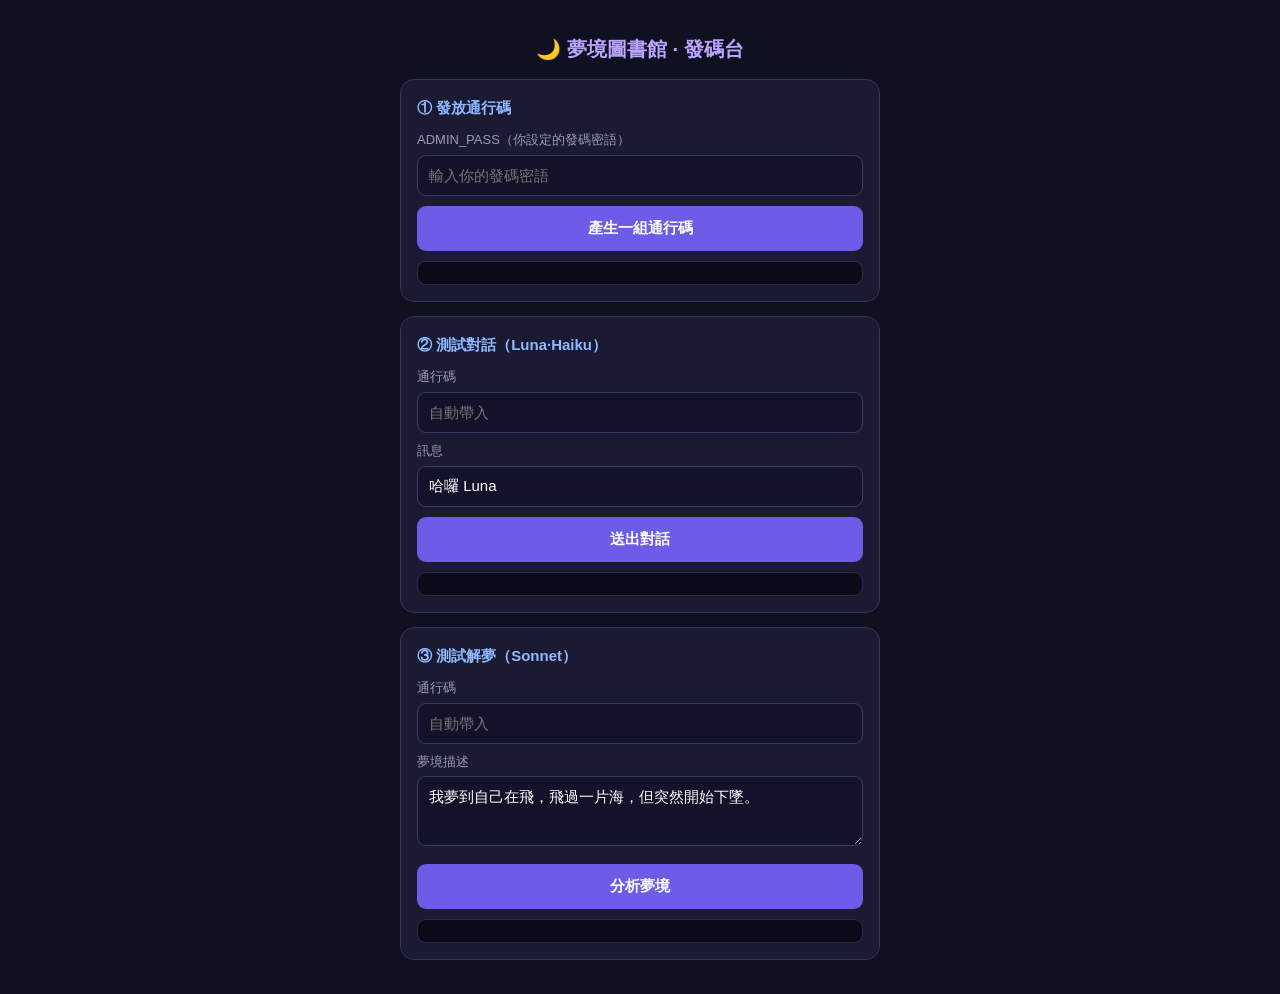
==== admin.html @ c93aceec "Create admin.html" ====
<!DOCTYPE html>
<html lang="zh-Hant"><head><meta charset="UTF-8">
<meta name="viewport" content="width=device-width, initial-scale=1.0">
<title>夢境圖書館 · 發碼台</title>
<style>
*{box-sizing:border-box;-webkit-tap-highlight-color:transparent}
body{font-family:-apple-system,"PingFang TC",sans-serif;max-width:520px;margin:0 auto;padding:20px;background:#0f1020;color:#e8e8f0;line-height:1.6}
h1{font-size:20px;text-align:center;color:#b9a4ff}
.card{background:#1a1b33;border:1px solid #33345c;border-radius:14px;padding:16px;margin:14px 0}
.card h2{font-size:15px;margin:0 0 10px;color:#8fb8ff}
label{font-size:13px;color:#9a9ab5;display:block;margin:8px 0 4px}
input,textarea{width:100%;padding:11px;border-radius:9px;border:1px solid #3a3b60;background:#12132a;color:#fff;font-size:15px}
textarea{min-height:70px;resize:vertical}
button{width:100%;padding:13px;margin-top:10px;border:none;border-radius:9px;background:#6c5ce7;color:#fff;font-size:15px;font-weight:600}
button:active{background:#5a4bd0}
.out{margin-top:10px;padding:11px;border-radius:9px;background:#0a0b18;border:1px solid #2a2b4a;font-size:13px;white-space:pre-wrap;word-break:break-all;min-height:20px;color:#a8f0c0}
.err{color:#ff8f8f !important}
.hint{font-size:12px;color:#777;margin-top:4px}
.big{font-size:22px;font-weight:700;color:#ffd479;text-align:center;letter-spacing:2px}
</style></head><body>
<h1>🌙 夢境圖書館 · 發碼台</h1>
<div class="card"><h2>① 發放通行碼</h2>
<label>ADMIN_PASS（你設定的發碼密語）</label>
<input id="admin" placeholder="輸入你的發碼密語" autocomplete="off">
<button onclick="issue()">產生一組通行碼</button>
<div class="out" id="o1"></div></div>
<div class="card"><h2>② 測試對話（Luna·Haiku）</h2>
<label>通行碼</label><input id="c1" placeholder="自動帶入" autocomplete="off">
<label>訊息</label><input id="msg" value="哈囉 Luna">
<button onclick="chat()">送出對話</button>
<div class="out" id="o2"></div></div>
<div class="card"><h2>③ 測試解夢（Sonnet）</h2>
<label>通行碼</label><input id="c2" placeholder="自動帶入" autocomplete="off">
<label>夢境描述</label><textarea id="dream">我夢到自己在飛，飛過一片海，但突然開始下墜。</textarea>
<button onclick="analyze()">分析夢境</button>
<div class="out" id="o3"></div></div>
<script>
const API="https://dream-worker.rhtm9y855y.workers.dev";
async function post(body,el){el.textContent="⏳ 連線中…";el.classList.remove("err");
try{const r=await fetch(API,{method:"POST",headers:{"Content-Type":"application/json"},body:JSON.stringify(body)});
const d=await r.json();if(d.error){el.classList.add("err");el.textContent="⚠️ "+d.error;return null}return d}
catch(e){el.classList.add("err");el.textContent="⚠️ 連線失敗："+e.message;return null}}
async function issue(){const admin=document.getElementById("admin").value.trim();const o=document.getElementById("o1");
if(!admin){o.classList.add("err");o.textContent="請先輸入 ADMIN_PASS";return}
const d=await post({action:"issue",admin},o);
if(d&&d.code){o.innerHTML='<div class="big">'+d.code+'</div><div class="hint">已產生！已自動帶入下方</div>';
document.getElementById("c1").value=d.code;document.getElementById("c2").value=d.code}}
async function chat(){const code=document.getElementById("c1").value.trim();const message=document.getElementById("msg").value.trim();
const o=document.getElementById("o2");const d=await post({action:"chat",code,message,history:[]},o);
if(d)o.textContent="💬 Luna："+d.reply+"\n\n剩餘 對話"+d.remaining.chat+" 解夢"+d.remaining.dream+" 試用剩"+d.remaining.trialDaysLeft+"天"}
async function analyze(){const code=document.getElementById("c2").value.trim();const dream=document.getElementById("dream").value.trim();
const o=document.getElementById("o3");const d=await post({action:"dream",code,dream},o);
if(d)o.textContent="🔮 "+d.reply+"\n\n剩餘 對話"+d.remaining.chat+" 解夢"+d.remaining.dream+" 試用剩"+d.remaining.trialDaysLeft+"天"}
</script></body></html>
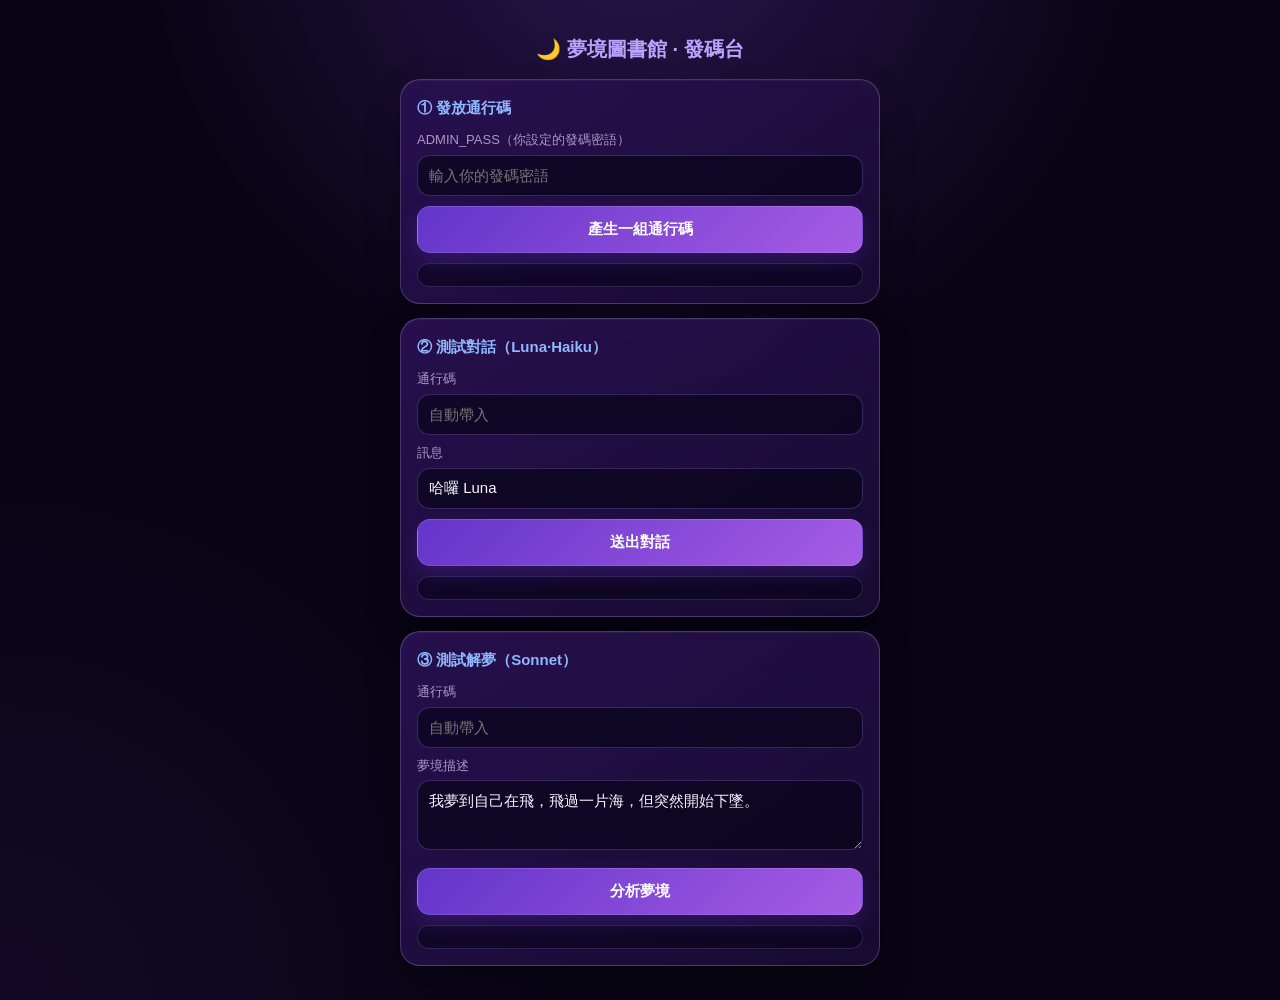
==== commit a97ea7e8: "feat: align secondary Dream Library pages" ====
--- a/admin.html
+++ b/admin.html
@@ -2,6 +2,7 @@
 <html lang="zh-Hant"><head><meta charset="UTF-8">
 <meta name="viewport" content="width=device-width, initial-scale=1.0">
 <title>夢境圖書館 · 發碼台</title>
+<link rel="stylesheet" href="celestial-pages.css?v=20260925-1248">
 <style>
 *{box-sizing:border-box;-webkit-tap-highlight-color:transparent}
 body{font-family:-apple-system,"PingFang TC",sans-serif;max-width:520px;margin:0 auto;padding:20px;background:#0f1020;color:#e8e8f0;line-height:1.6}
@@ -17,7 +18,7 @@
 .err{color:#ff8f8f !important}
 .hint{font-size:12px;color:#777;margin-top:4px}
 .big{font-size:22px;font-weight:700;color:#ffd479;text-align:center;letter-spacing:2px}
-</style></head><body>
+</style></head><body class="cp-page">
 <h1>🌙 夢境圖書館 · 發碼台</h1>
 <div class="card"><h2>① 發放通行碼</h2>
 <label>ADMIN_PASS（你設定的發碼密語）</label>
--- a/celestial-pages.css
+++ b/celestial-pages.css
@@ -0,0 +1,16 @@
+/* Shared mobile presentation for secondary Dream Library pages. */
+:root{--cp-bg:#080414;--cp-panel:rgba(26,12,53,.88);--cp-panel2:rgba(42,17,83,.92);--cp-line:rgba(211,174,255,.25);--cp-text:#fbf5ff;--cp-muted:#ad98c8;--cp-gold:#f1c66f}
+body.cp-page{min-height:100dvh;color:var(--cp-text);background:radial-gradient(circle at 50% -10%,rgba(126,68,227,.28),transparent 40%),radial-gradient(circle at 0 100%,rgba(78,35,135,.16),transparent 35%),var(--cp-bg)}
+.cp-page .cp-wrap{width:min(100%,560px);min-height:100dvh;margin:0 auto;padding:18px 14px calc(40px + env(safe-area-inset-bottom))}
+.cp-page .cp-title{margin:4px 0 3px;font-family:"Noto Serif TC",serif;font-size:23px;letter-spacing:.08em;color:var(--cp-text);text-align:center;text-shadow:0 0 22px rgba(167,139,250,.3)}
+.cp-page .cp-subtitle{margin-bottom:20px;color:var(--cp-muted);font-size:12px;text-align:center}
+.cp-page .card{border:1px solid var(--cp-line);border-radius:20px;background:linear-gradient(145deg,var(--cp-panel2),var(--cp-panel));box-shadow:0 16px 34px rgba(0,0,0,.28),inset 0 1px rgba(255,255,255,.05);backdrop-filter:blur(16px)}
+.cp-page label{color:var(--cp-muted)}
+.cp-page input,.cp-page textarea{border-color:rgba(174,126,245,.28);border-radius:13px;background:rgba(6,4,22,.62);color:var(--cp-text);outline:none}
+.cp-page input:focus,.cp-page textarea:focus{border-color:rgba(196,169,255,.8);box-shadow:0 0 0 3px rgba(139,92,246,.12)}
+.cp-page button{border:1px solid rgba(255,255,255,.12);border-radius:13px;background:linear-gradient(135deg,#6335c9,#a65ce5);box-shadow:0 8px 20px rgba(93,45,190,.28)}
+.cp-page button:active{transform:scale(.98)}
+.cp-page .line-cta{color:#d6b8ff;border-color:rgba(174,126,245,.3)}
+.cp-page .result,.cp-page .out{border-color:rgba(174,126,245,.22);border-radius:13px;background:rgba(6,4,22,.56)}
+.cp-page .quota b,.cp-page .big{color:var(--cp-gold)}
+@media(max-width:390px){.cp-page .cp-wrap{padding-left:11px;padding-right:11px}.cp-page .cp-title{font-size:21px}}
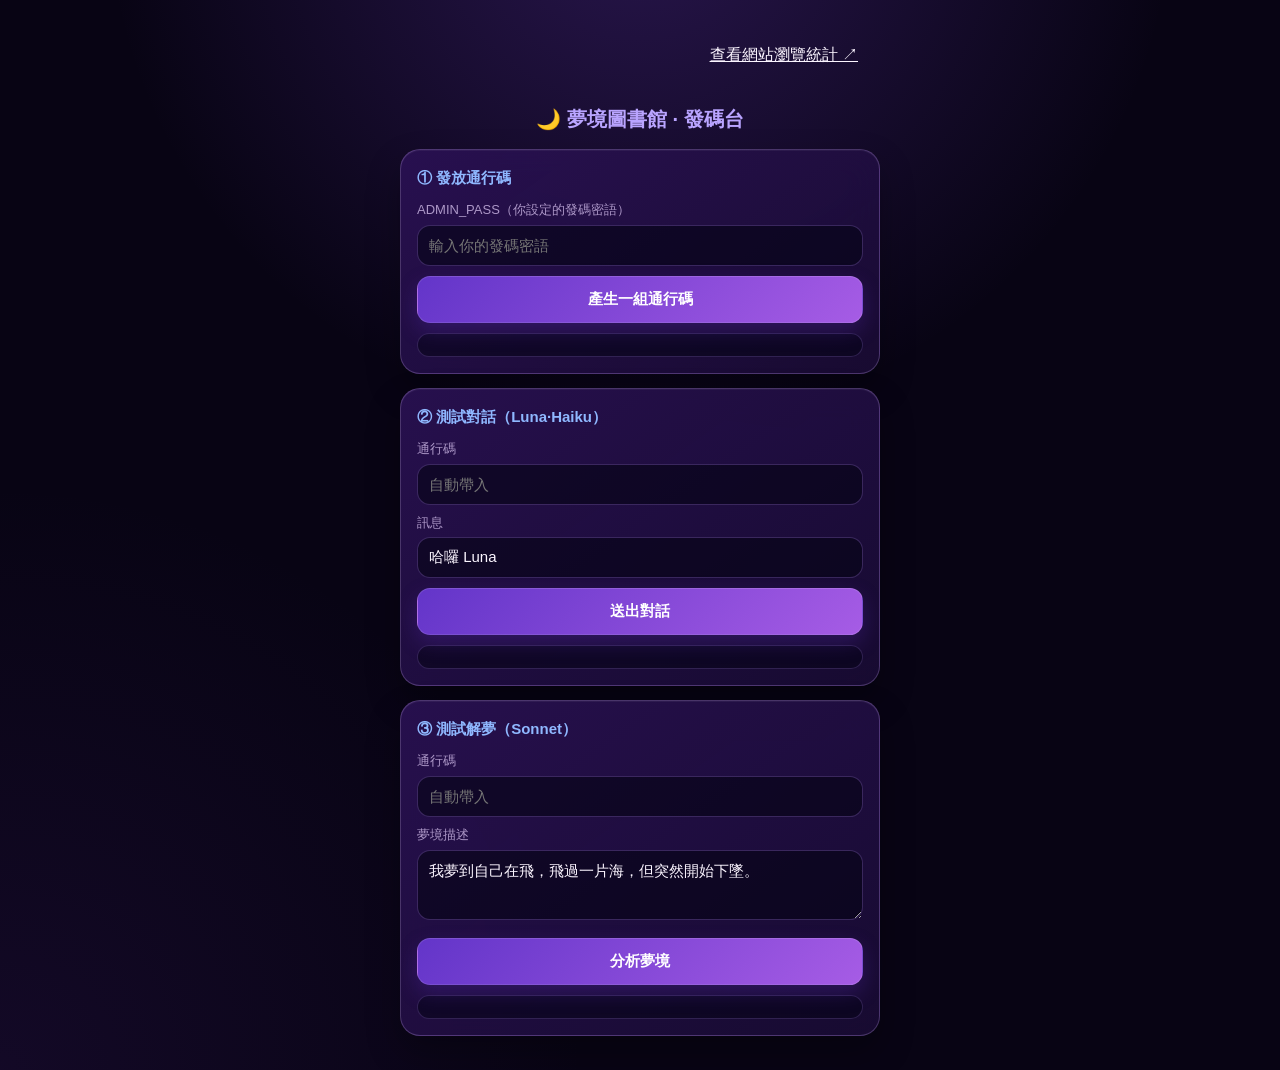
==== commit 969b1100: "Connect page-view analytics and add backend statistics entry" ====
--- a/admin.html
+++ b/admin.html
@@ -19,6 +19,7 @@
 .hint{font-size:12px;color:#777;margin-top:4px}
 .big{font-size:22px;font-weight:700;color:#ffd479;text-align:center;letter-spacing:2px}
 </style></head><body class="cp-page">
+<nav aria-label="瀏覽統計" style="padding:12px;text-align:right"><a href="./analytics.html" style="color:inherit;text-decoration:underline;display:inline-block;padding:10px">查看網站瀏覽統計 ↗</a></nav>
 <h1>🌙 夢境圖書館 · 發碼台</h1>
 <div class="card"><h2>① 發放通行碼</h2>
 <label>ADMIN_PASS（你設定的發碼密語）</label>
